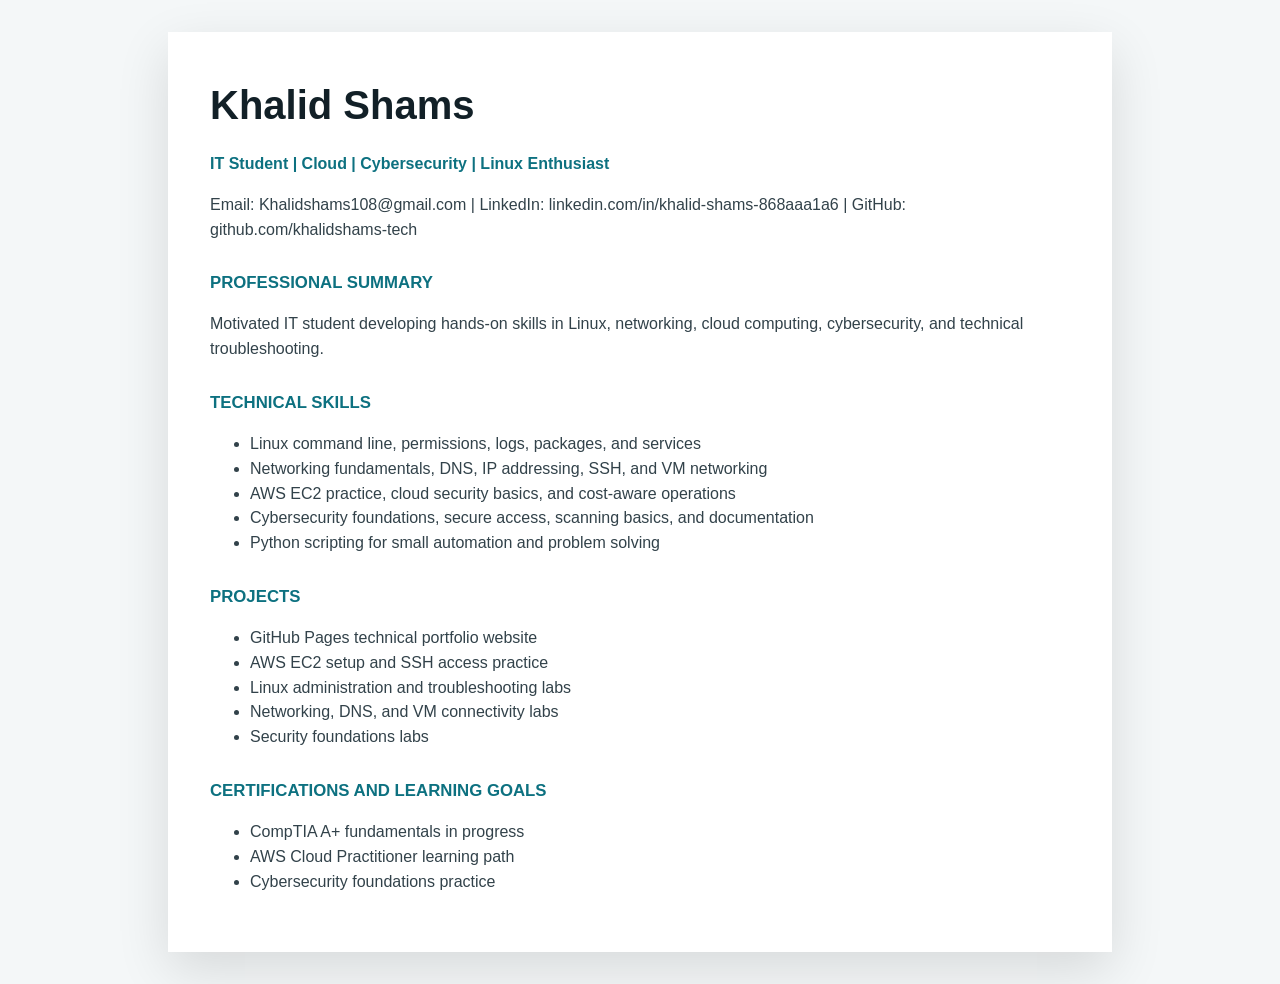
==== resume.html @ c4e4ccdd "Add personal technical blog portfolio" ====
<!DOCTYPE html>
<html lang="en">
<head>
  <meta charset="UTF-8">
  <meta name="viewport" content="width=device-width, initial-scale=1.0">
  <title>Khalid Shams Resume</title>
  <style>
    body {
      margin: 0;
      background: #f4f7f8;
      color: #122027;
      font-family: Arial, sans-serif;
      line-height: 1.55;
    }

    main {
      width: min(860px, calc(100% - 32px));
      margin: 32px auto;
      background: #ffffff;
      padding: 42px;
      box-shadow: 0 18px 50px rgba(0, 0, 0, 0.12);
    }

    h1 {
      margin: 0;
      font-size: 2.5rem;
    }

    h2 {
      margin: 28px 0 10px;
      color: #0d7180;
      font-size: 1.05rem;
      text-transform: uppercase;
    }

    p,
    li {
      color: #32424a;
    }

    .title {
      color: #0d7180;
      font-weight: 700;
    }

    @media print {
      body {
        background: #ffffff;
      }

      main {
        margin: 0;
        width: auto;
        box-shadow: none;
      }
    }
  </style>
</head>
<body>
  <main>
    <h1>Khalid Shams</h1>
    <p class="title">IT Student | Cloud | Cybersecurity | Linux Enthusiast</p>
    <p>Email: Khalidshams108@gmail.com | LinkedIn: linkedin.com/in/khalid-shams-868aaa1a6 | GitHub: github.com/khalidshams-tech</p>

    <h2>Professional Summary</h2>
    <p>Motivated IT student developing hands-on skills in Linux, networking, cloud computing, cybersecurity, and technical troubleshooting.</p>

    <h2>Technical Skills</h2>
    <ul>
      <li>Linux command line, permissions, logs, packages, and services</li>
      <li>Networking fundamentals, DNS, IP addressing, SSH, and VM networking</li>
      <li>AWS EC2 practice, cloud security basics, and cost-aware operations</li>
      <li>Cybersecurity foundations, secure access, scanning basics, and documentation</li>
      <li>Python scripting for small automation and problem solving</li>
    </ul>

    <h2>Projects</h2>
    <ul>
      <li>GitHub Pages technical portfolio website</li>
      <li>AWS EC2 setup and SSH access practice</li>
      <li>Linux administration and troubleshooting labs</li>
      <li>Networking, DNS, and VM connectivity labs</li>
      <li>Security foundations labs</li>
    </ul>

    <h2>Certifications and Learning Goals</h2>
    <ul>
      <li>CompTIA A+ fundamentals in progress</li>
      <li>AWS Cloud Practitioner learning path</li>
      <li>Cybersecurity foundations practice</li>
    </ul>
  </main>
</body>
</html>
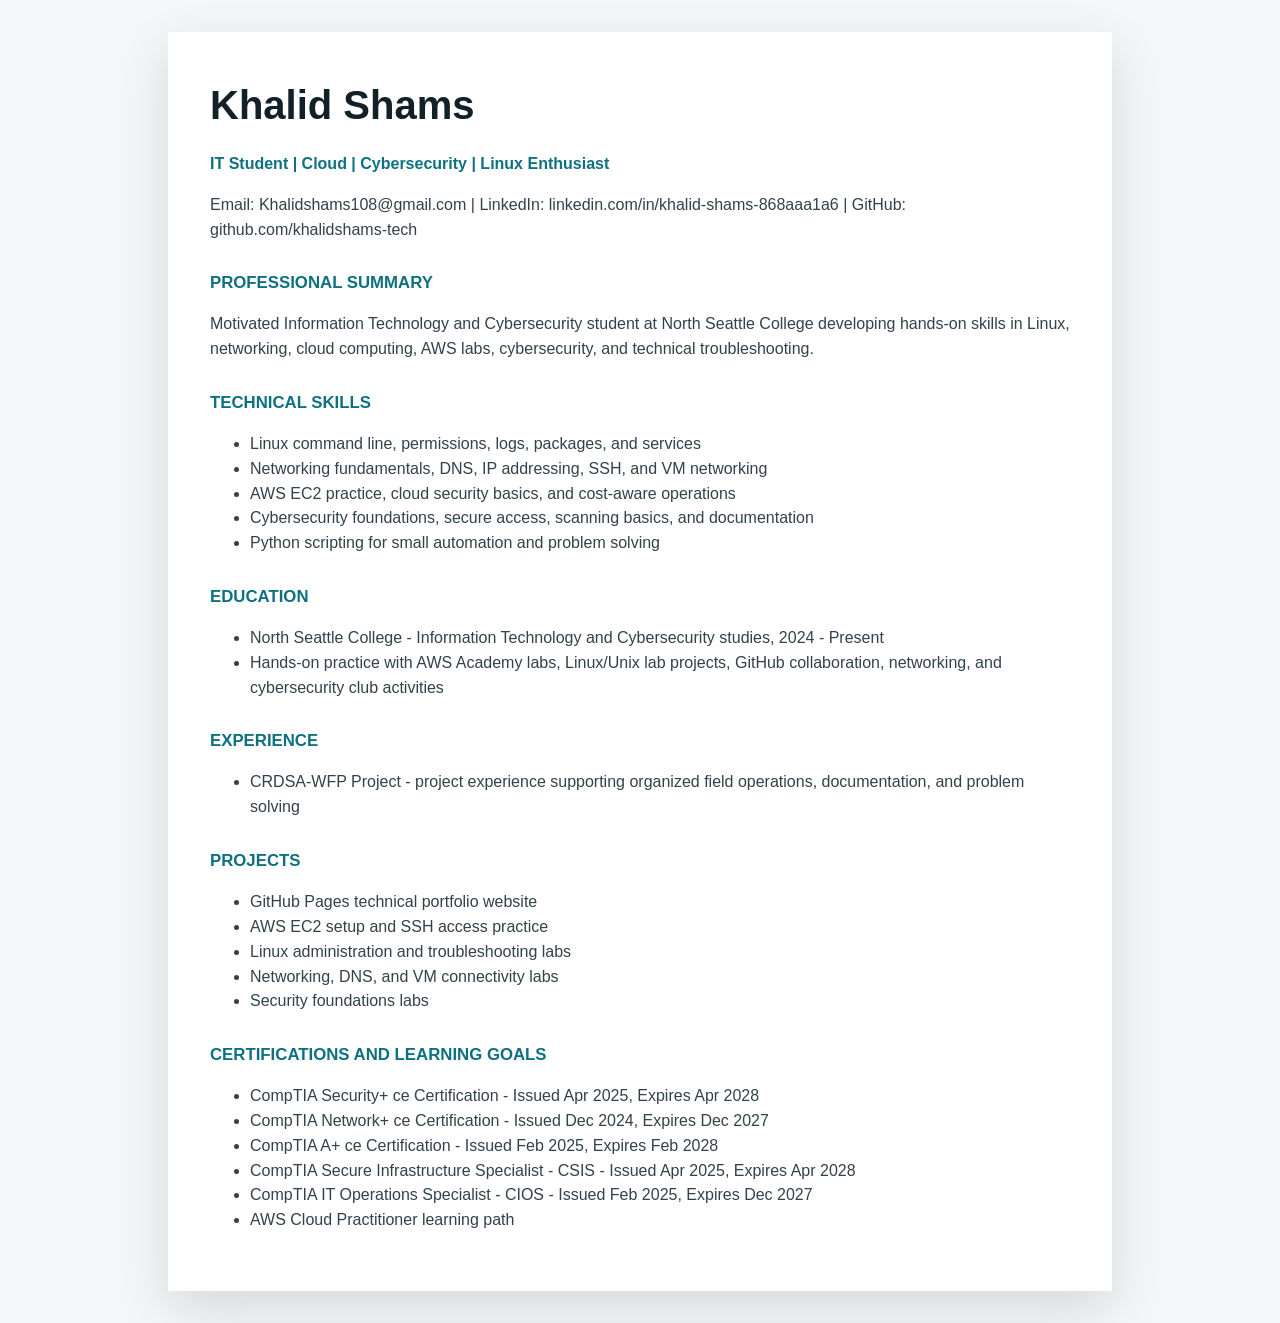
==== commit a67643b8: "Add profile photo and certifications sections" ====
--- a/resume.html
+++ b/resume.html
@@ -63,7 +63,7 @@
     <p>Email: Khalidshams108@gmail.com | LinkedIn: linkedin.com/in/khalid-shams-868aaa1a6 | GitHub: github.com/khalidshams-tech</p>
 
     <h2>Professional Summary</h2>
-    <p>Motivated IT student developing hands-on skills in Linux, networking, cloud computing, cybersecurity, and technical troubleshooting.</p>
+    <p>Motivated Information Technology and Cybersecurity student at North Seattle College developing hands-on skills in Linux, networking, cloud computing, AWS labs, cybersecurity, and technical troubleshooting.</p>
 
     <h2>Technical Skills</h2>
     <ul>
@@ -72,6 +72,17 @@
       <li>AWS EC2 practice, cloud security basics, and cost-aware operations</li>
       <li>Cybersecurity foundations, secure access, scanning basics, and documentation</li>
       <li>Python scripting for small automation and problem solving</li>
+    </ul>
+
+    <h2>Education</h2>
+    <ul>
+      <li>North Seattle College - Information Technology and Cybersecurity studies, 2024 - Present</li>
+      <li>Hands-on practice with AWS Academy labs, Linux/Unix lab projects, GitHub collaboration, networking, and cybersecurity club activities</li>
+    </ul>
+
+    <h2>Experience</h2>
+    <ul>
+      <li>CRDSA-WFP Project - project experience supporting organized field operations, documentation, and problem solving</li>
     </ul>
 
     <h2>Projects</h2>
@@ -85,9 +96,12 @@
 
     <h2>Certifications and Learning Goals</h2>
     <ul>
-      <li>CompTIA A+ fundamentals in progress</li>
+      <li>CompTIA Security+ ce Certification - Issued Apr 2025, Expires Apr 2028</li>
+      <li>CompTIA Network+ ce Certification - Issued Dec 2024, Expires Dec 2027</li>
+      <li>CompTIA A+ ce Certification - Issued Feb 2025, Expires Feb 2028</li>
+      <li>CompTIA Secure Infrastructure Specialist - CSIS - Issued Apr 2025, Expires Apr 2028</li>
+      <li>CompTIA IT Operations Specialist - CIOS - Issued Feb 2025, Expires Dec 2027</li>
       <li>AWS Cloud Practitioner learning path</li>
-      <li>Cybersecurity foundations practice</li>
     </ul>
   </main>
 </body>
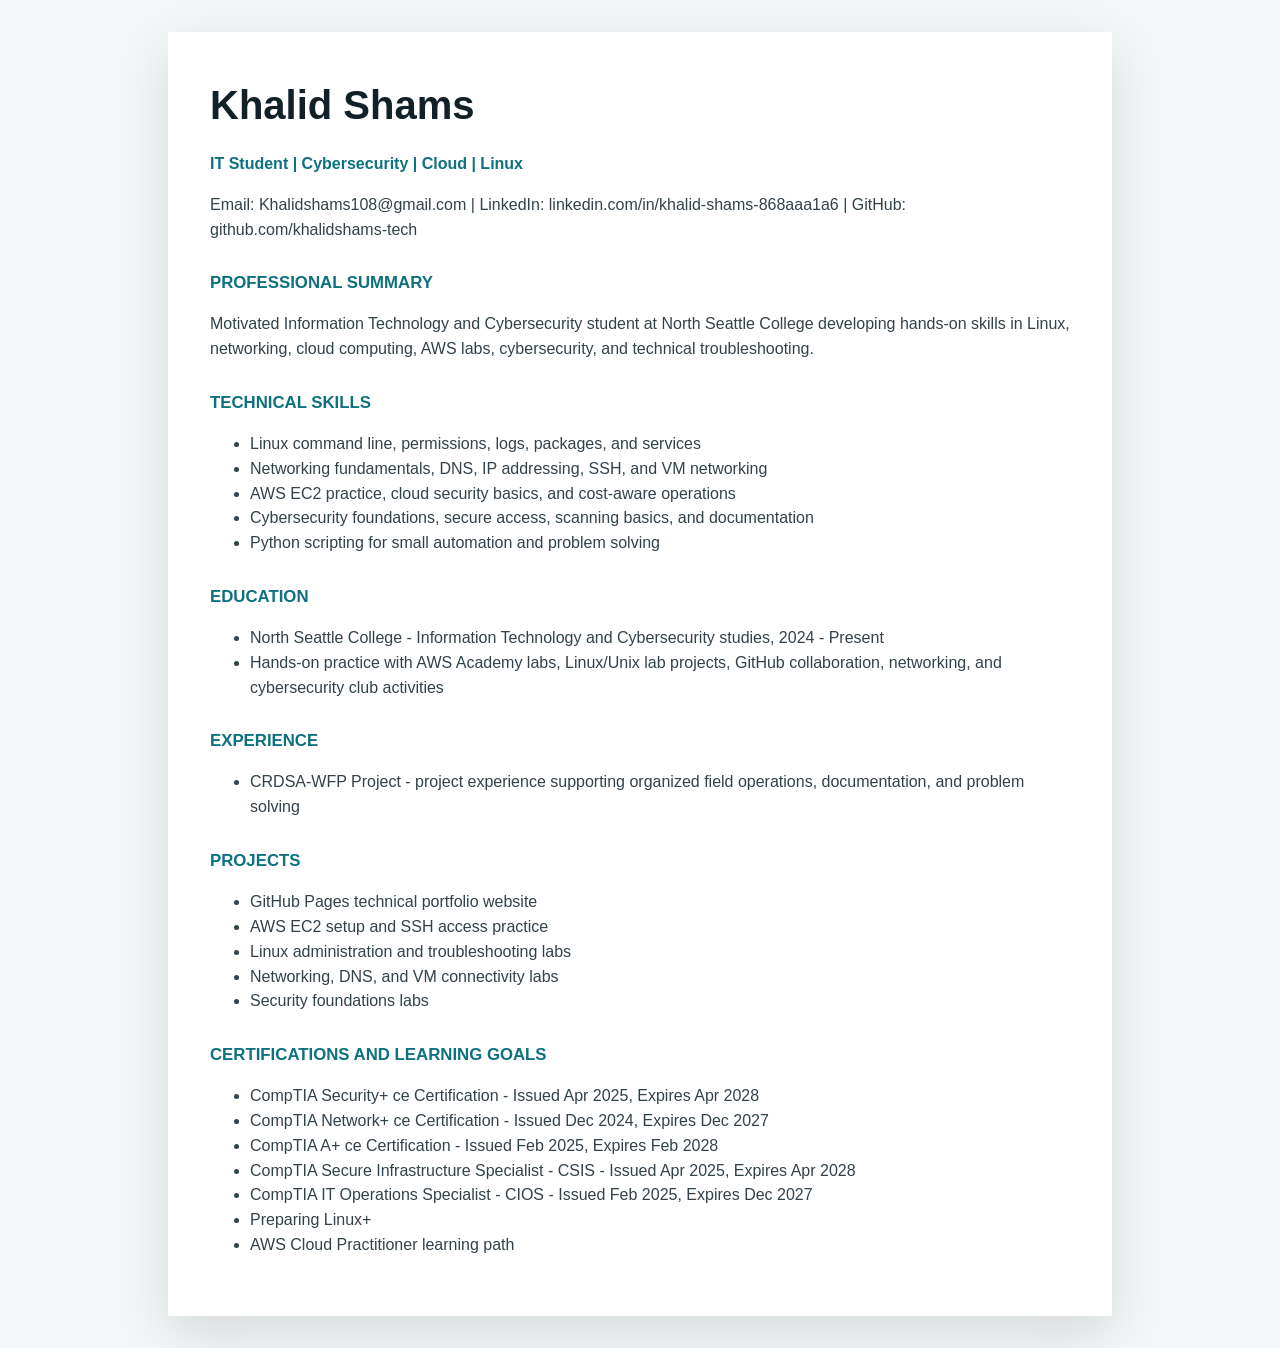
==== commit 4327b660: "Simplify portfolio structure" ====
--- a/resume.html
+++ b/resume.html
@@ -59,7 +59,7 @@
 <body>
   <main>
     <h1>Khalid Shams</h1>
-    <p class="title">IT Student | Cloud | Cybersecurity | Linux Enthusiast</p>
+    <p class="title">IT Student | Cybersecurity | Cloud | Linux</p>
     <p>Email: Khalidshams108@gmail.com | LinkedIn: linkedin.com/in/khalid-shams-868aaa1a6 | GitHub: github.com/khalidshams-tech</p>
 
     <h2>Professional Summary</h2>
@@ -101,6 +101,7 @@
       <li>CompTIA A+ ce Certification - Issued Feb 2025, Expires Feb 2028</li>
       <li>CompTIA Secure Infrastructure Specialist - CSIS - Issued Apr 2025, Expires Apr 2028</li>
       <li>CompTIA IT Operations Specialist - CIOS - Issued Feb 2025, Expires Dec 2027</li>
+      <li>Preparing Linux+</li>
       <li>AWS Cloud Practitioner learning path</li>
     </ul>
   </main>
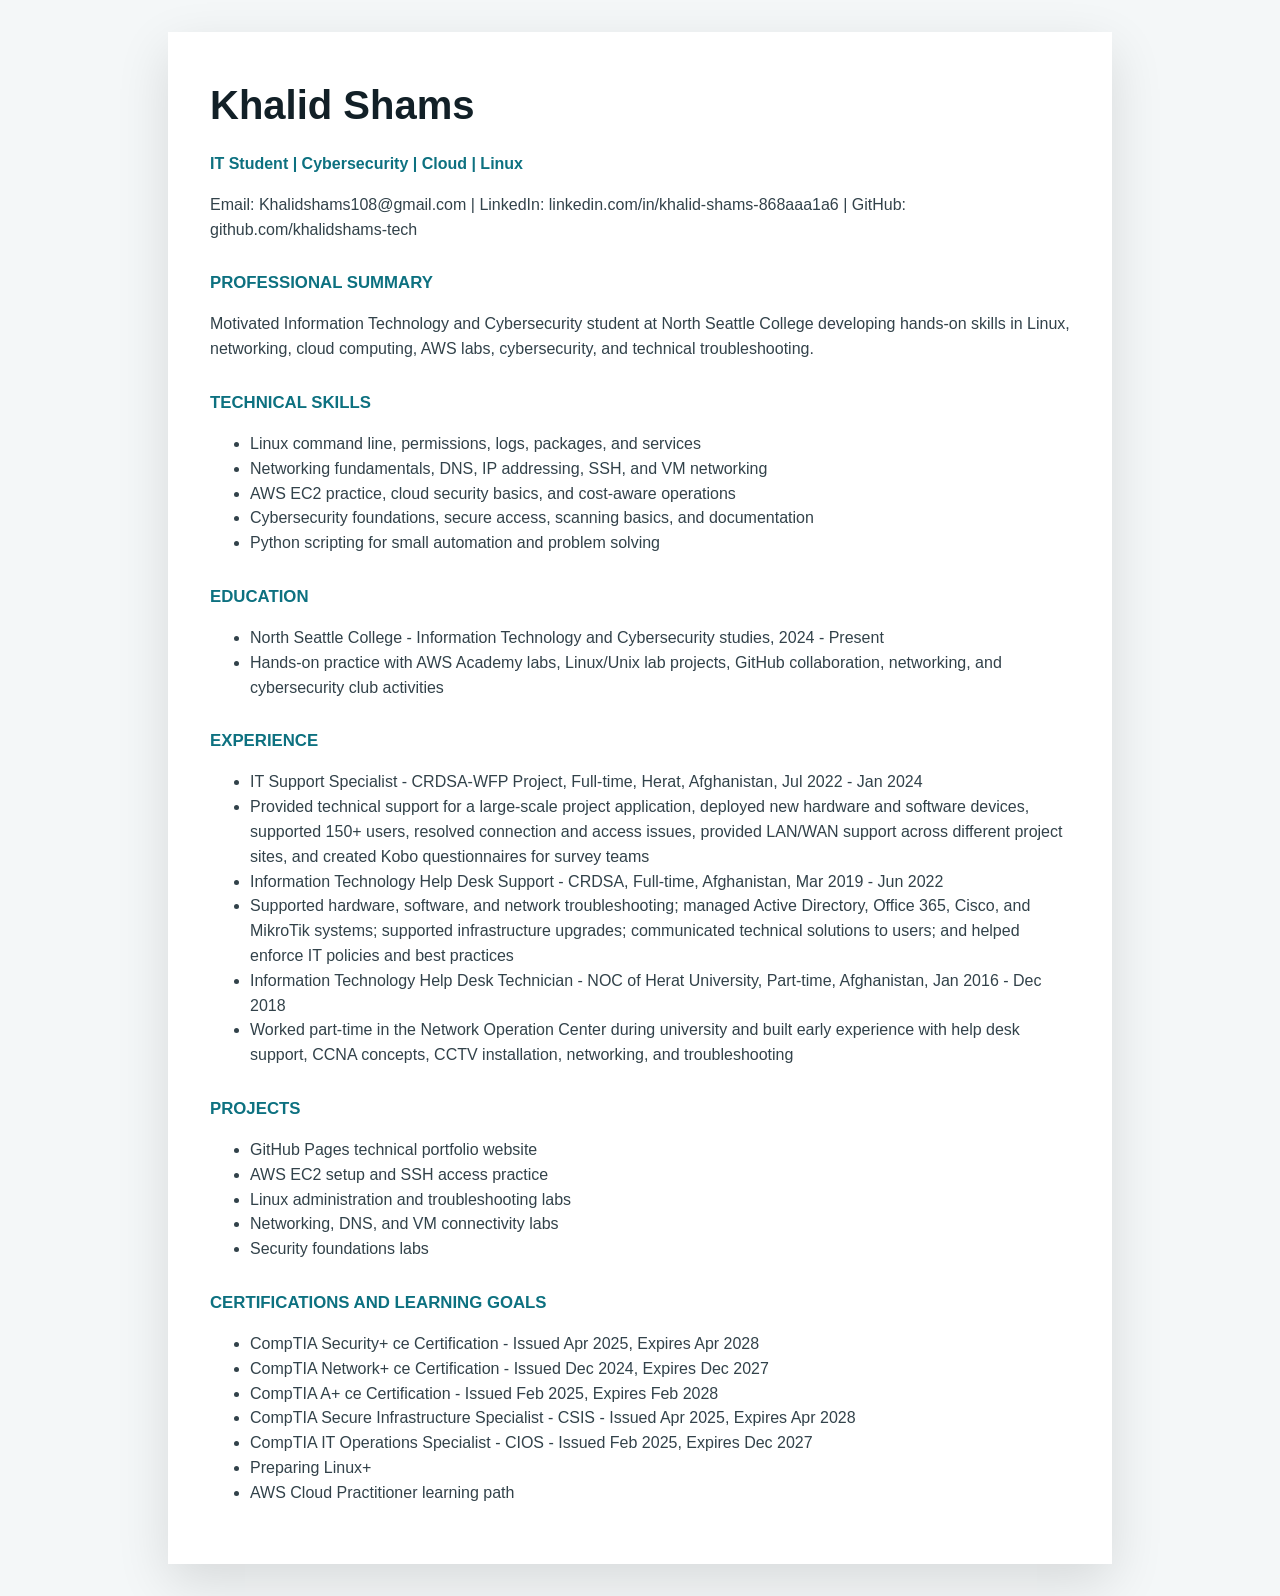
==== commit 8e51e518: "Update job experience and contact link" ====
--- a/resume.html
+++ b/resume.html
@@ -82,7 +82,12 @@
 
     <h2>Experience</h2>
     <ul>
-      <li>CRDSA-WFP Project - project experience supporting organized field operations, documentation, and problem solving</li>
+      <li>IT Support Specialist - CRDSA-WFP Project, Full-time, Herat, Afghanistan, Jul 2022 - Jan 2024</li>
+      <li>Provided technical support for a large-scale project application, deployed new hardware and software devices, supported 150+ users, resolved connection and access issues, provided LAN/WAN support across different project sites, and created Kobo questionnaires for survey teams</li>
+      <li>Information Technology Help Desk Support - CRDSA, Full-time, Afghanistan, Mar 2019 - Jun 2022</li>
+      <li>Supported hardware, software, and network troubleshooting; managed Active Directory, Office 365, Cisco, and MikroTik systems; supported infrastructure upgrades; communicated technical solutions to users; and helped enforce IT policies and best practices</li>
+      <li>Information Technology Help Desk Technician - NOC of Herat University, Part-time, Afghanistan, Jan 2016 - Dec 2018</li>
+      <li>Worked part-time in the Network Operation Center during university and built early experience with help desk support, CCNA concepts, CCTV installation, networking, and troubleshooting</li>
     </ul>
 
     <h2>Projects</h2>
